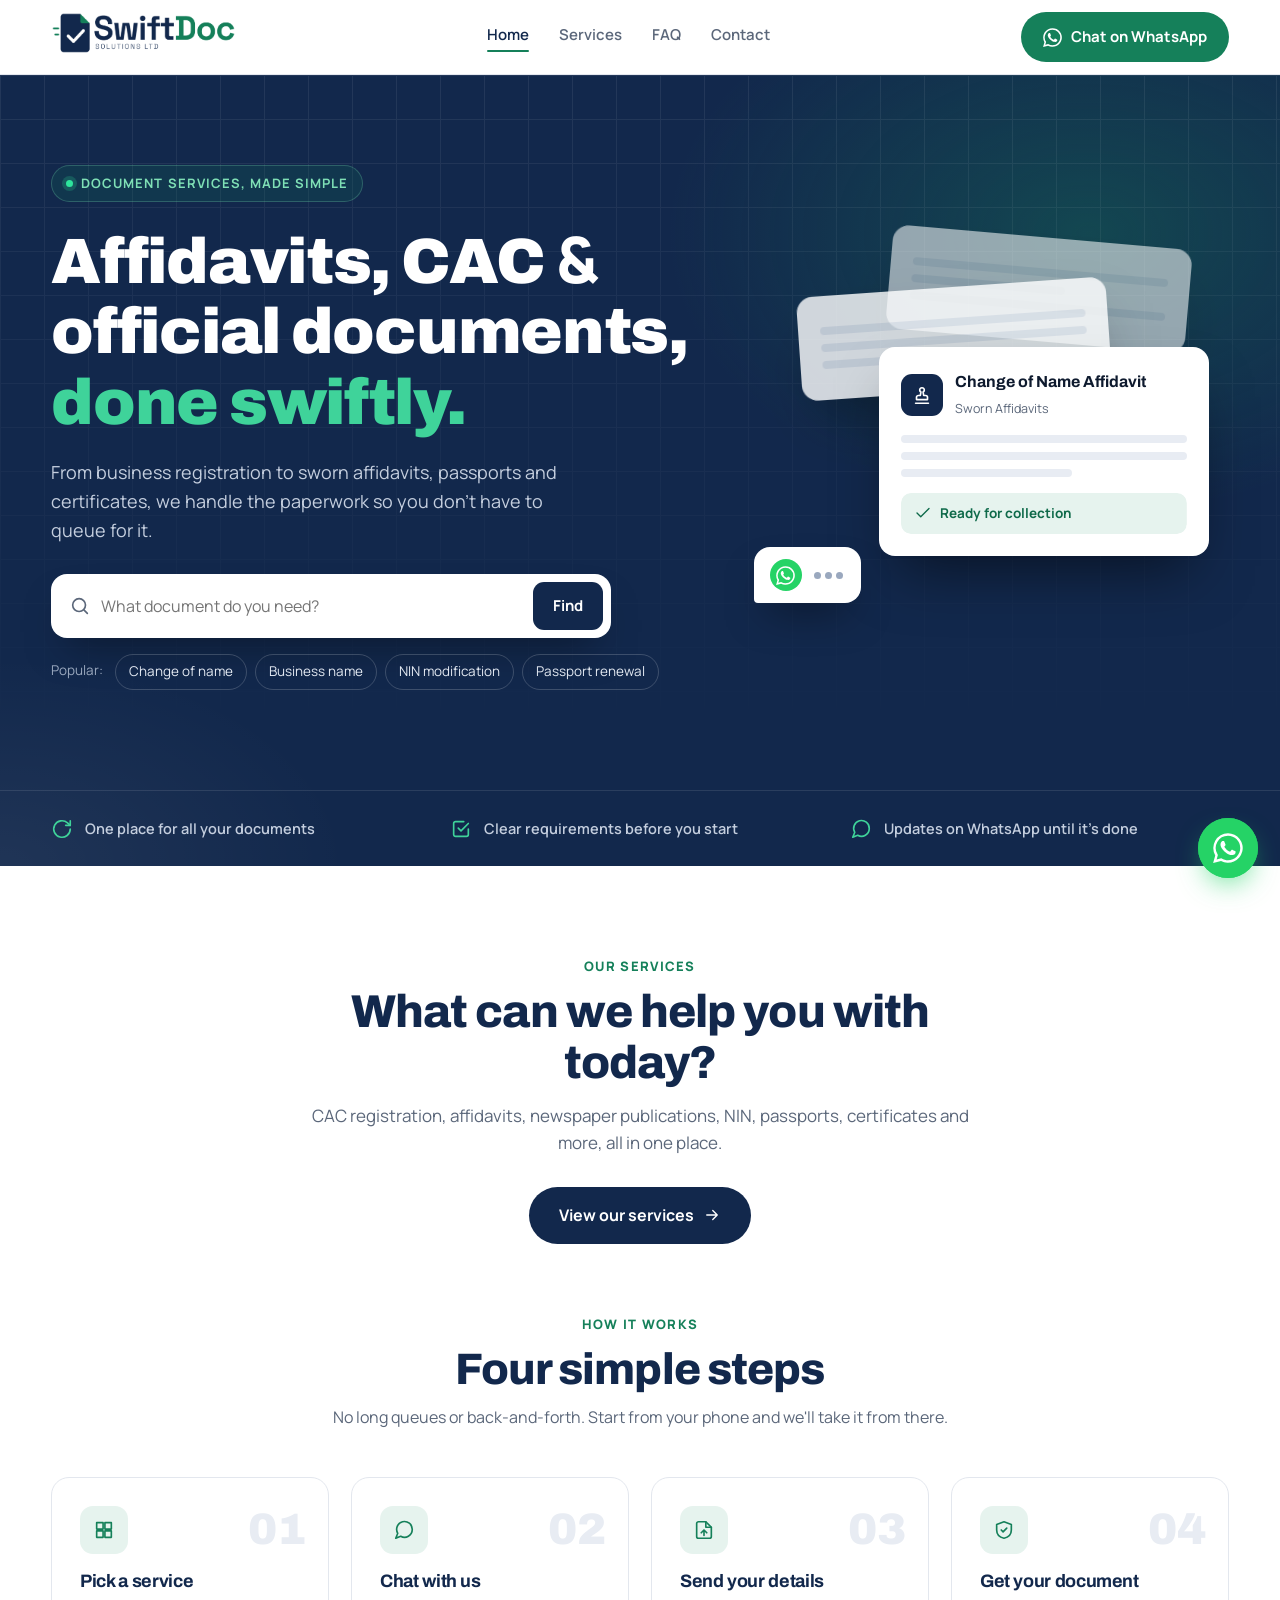
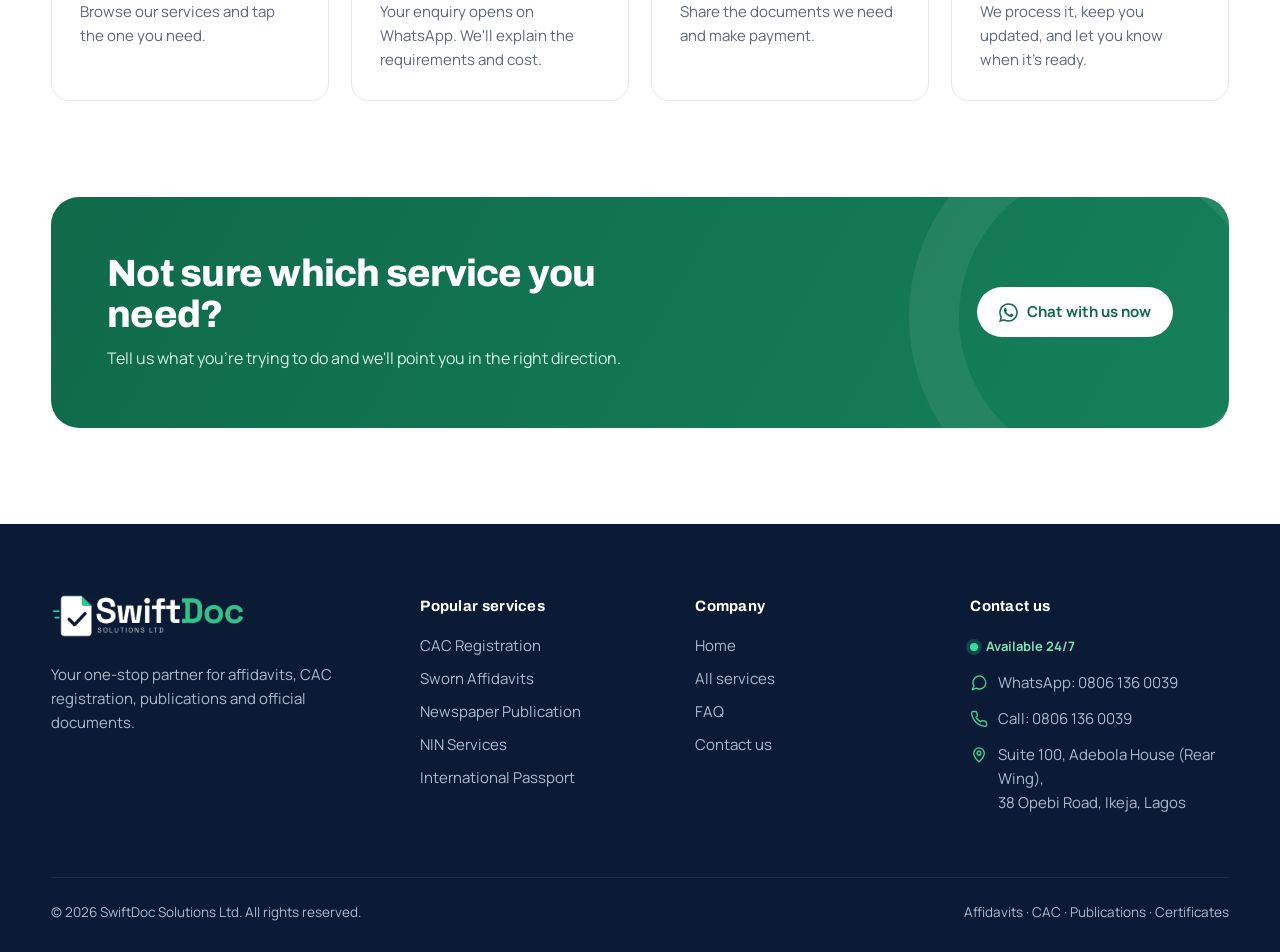
==== index.html @ d4dc581c "Add SwiftDoc website: home, services, FAQ, contact" ====
<!DOCTYPE html>
<html lang="en">
<head>
<meta charset="UTF-8">
<meta name="viewport" content="width=device-width, initial-scale=1">
<title>SwiftDoc Solutions Ltd | Affidavits, CAC & Document Services in Lagos</title>
<meta name="description" content="SwiftDoc Solutions Ltd, Ikeja, Lagos: affidavits, CAC registration, annual returns, newspaper publications, NIN, passports, certificates and more. Start on WhatsApp.">
<link rel="icon" type="image/png" href="favicon.png">
<link rel="apple-touch-icon" href="apple-touch-icon.png">
<link rel="preconnect" href="https://fonts.googleapis.com">
<link rel="preconnect" href="https://fonts.gstatic.com" crossorigin>
<link href="https://fonts.googleapis.com/css2?family=Archivo:wght@600;700;800;900&family=Manrope:wght@400;500;600;700&display=swap" rel="stylesheet">
<link rel="stylesheet" href="styles.css">
</head>
<body data-page="home">

<header>
  <div class="wrap nav">
    <a href="index.html" aria-label="SwiftDoc Solutions home"><img src="logo.png" alt="SwiftDoc Solutions Ltd"></a>
    <ul>
      <li><a href="index.html" class="active">Home</a></li>
      <li><a href="services.html">Services</a></li>
      <li><a href="faq.html">FAQ</a></li>
      <li><a href="contact.html">Contact</a></li>
    </ul>
    <a class="btn btn-wa js-wa" href="#" target="_blank" rel="noopener">
      <svg class="wa-ico" viewBox="0 0 24 24"><use href="#wa"/></svg><span>Chat on WhatsApp</span>
    </a>
  </div>
</header>

<main>
<div class="hero">
  <div class="wrap hero-grid">
    <div>
      <div class="eyebrow"><i></i> Document services, made simple</div>
      <h1>Affidavits, CAC <span class="amp">&amp;</span> official documents, <em>done swiftly.</em></h1>
      <p class="lead">From business registration to sworn affidavits, passports and certificates, we handle the paperwork so you don't have to queue for it.</p>
      <form class="search" id="heroSearch">
        <svg class="i" viewBox="0 0 24 24"><circle cx="11" cy="11" r="7"/><path d="m20 20-3.5-3.5"/></svg>
        <input id="heroQ" type="search" placeholder="What document do you need?" aria-label="Search services">
        <button type="submit">Find</button>
      </form>
      <div class="chips">
        <span>Popular:</span>
        <button data-q="Change of Name">Change of name</button>
        <button data-q="Business Name">Business name</button>
        <button data-q="NIN Modification">NIN modification</button>
        <button data-q="Passport Renewal">Passport renewal</button>
      </div>
    </div>
    <div class="stack" aria-hidden="true">
      <div class="doc a"><div class="line"></div><div class="line s"></div><div class="line"></div></div>
      <div class="doc b"><div class="line"></div><div class="line"></div><div class="line s"></div></div>
      <div class="doc c">
        <div class="doc-head">
          <div class="doc-ico"><svg class="i" viewBox="0 0 24 24"><use href="#i-stamp"/></svg></div>
          <div><b>Change of Name Affidavit</b><small>Sworn Affidavits</small></div>
        </div>
        <div class="line"></div><div class="line"></div><div class="line s"></div>
        <div class="status"><svg class="i" viewBox="0 0 24 24" style="width:18px;height:18px"><path d="M20 6 9 17l-5-5"/></svg> Ready for collection</div>
      </div>
      <div class="bubble" id="bubble"><div class="wa-dot"><svg class="wa-ico" viewBox="0 0 24 24"><use href="#wa"/></svg></div><span class="typing"><i></i><i></i><i></i></span><span class="msg">Hello SwiftDoc, I'd like to make enquiries…</span></div>
    </div>
  </div>
  <div class="trust">
    <div class="wrap">
      <div><svg class="i" viewBox="0 0 24 24"><path d="M21 12a9 9 0 1 1-3-6.7L21 8"/><path d="M21 3v5h-5"/></svg> One place for all your documents</div>
      <div><svg class="i" viewBox="0 0 24 24"><path d="M9 11l3 3 8-8"/><path d="M20 12v6a2 2 0 0 1-2 2H6a2 2 0 0 1-2-2V6a2 2 0 0 1 2-2h9"/></svg> Clear requirements before you start</div>
      <div><svg class="i" viewBox="0 0 24 24"><path d="M21 11.5a8.4 8.4 0 0 1-12.6 7.3L3 21l2.2-5.4A8.5 8.5 0 1 1 21 11.5z"/></svg> Updates on WhatsApp until it's done</div>
    </div>
  </div>
</div>

<section id="services" class="help">
  <div class="wrap">
    <div class="help-box">
      <div class="kicker">Our services</div>
      <h2>What can we help you with today?</h2>
      <p>CAC registration, affidavits, newspaper publications, NIN, passports, certificates and more, all in one place.</p>
      <a class="btn btn-navy btn-lg" href="services.html">View our services <svg class="i" viewBox="0 0 24 24" style="width:18px;height:18px"><path d="M5 12h14M13 6l6 6-6 6"/></svg></a>
    </div>
  </div>
</section>

<section id="how" style="padding-top:10px">
  <div class="wrap">
    <div class="center">
      <div class="kicker">How it works</div>
      <h2>Four simple steps</h2>
      <p>No long queues or back-and-forth. Start from your phone and we'll take it from there.</p>
    </div>
    <div class="steps">
      <div class="step"><div class="ic"><svg class="i" viewBox="0 0 24 24"><path d="M4 4h7v7H4zM13 4h7v7h-7zM4 13h7v7H4zM13 13h7v7h-7z"/></svg></div><h3>Pick a service</h3><p>Browse our services and tap the one you need.</p></div>
      <div class="step"><div class="ic"><svg class="i" viewBox="0 0 24 24"><path d="M21 11.5a8.4 8.4 0 0 1-12.6 7.3L3 21l2.2-5.4A8.5 8.5 0 1 1 21 11.5z"/></svg></div><h3>Chat with us</h3><p>Your enquiry opens on WhatsApp. We'll explain the requirements and cost.</p></div>
      <div class="step"><div class="ic"><svg class="i" viewBox="0 0 24 24"><path d="M14 3H6a2 2 0 0 0-2 2v14a2 2 0 0 0 2 2h12a2 2 0 0 0 2-2V9z"/><path d="M14 3v6h6M12 18v-6M9 15l3-3 3 3"/></svg></div><h3>Send your details</h3><p>Share the documents we need and make payment.</p></div>
      <div class="step"><div class="ic"><svg class="i" viewBox="0 0 24 24"><path d="M12 3l8 3v6c0 5-3.5 8-8 9-4.5-1-8-4-8-9V6z"/><path d="m9 12 2 2 4-4"/></svg></div><h3>Get your document</h3><p>We process it, keep you updated, and let you know when it's ready.</p></div>
    </div>
  </div>
</section>


<section style="padding-top:0;background:#fff">
  <div class="wrap">
    <div class="cta">
      <div>
        <h2>Not sure which service you need?</h2>
        <p>Tell us what you're trying to do and we'll point you in the right direction.</p>
      </div>
      <a class="btn js-wa" href="#" target="_blank" rel="noopener"><svg class="wa-ico" viewBox="0 0 24 24"><use href="#wa"/></svg> Chat with us now</a>
    </div>
  </div>
</section>

</main>

<footer id="contact">
  <div class="wrap">
    <div class="foot">
      <div>
        <img src="logo-white.png" alt="SwiftDoc Solutions Ltd">
        <p>Your one-stop partner for affidavits, CAC registration, publications and official documents.</p>
      </div>
      <div>
        <h4>Popular services</h4>
        <ul>
          <li><a href="services.html#cac-registration">CAC Registration</a></li>
          <li><a href="services.html#sworn-affidavits">Sworn Affidavits</a></li>
          <li><a href="services.html#newspaper-publication">Newspaper Publication</a></li>
          <li><a href="services.html#nin-services">NIN Services</a></li>
          <li><a href="services.html#international-passport">International Passport</a></li>
        </ul>
      </div>
      <div>
        <h4>Company</h4>
        <ul>
          <li><a href="index.html">Home</a></li>
          <li><a href="services.html">All services</a></li>
          <li><a href="faq.html">FAQ</a></li>
          <li><a href="contact.html">Contact us</a></li>
        </ul>
      </div>
      <div>
        <h4>Contact us</h4>
        <div class="avail"><i></i> Available 24/7</div>
        <div class="ct"><svg class="i" viewBox="0 0 24 24"><path d="M21 11.5a8.4 8.4 0 0 1-12.6 7.3L3 21l2.2-5.4A8.5 8.5 0 1 1 21 11.5z"/></svg><a class="js-wa" href="#" target="_blank" rel="noopener">WhatsApp: 0806 136 0039</a></div>
        <div class="ct"><svg class="i" viewBox="0 0 24 24"><path d="M22 16.9v3a2 2 0 0 1-2.2 2 19.8 19.8 0 0 1-8.6-3.1 19.5 19.5 0 0 1-6-6A19.8 19.8 0 0 1 2.1 4.2 2 2 0 0 1 4.1 2h3a2 2 0 0 1 2 1.7c.1.9.4 1.8.7 2.7a2 2 0 0 1-.5 2.1L8 9.8a16 16 0 0 0 6 6l1.3-1.3a2 2 0 0 1 2.1-.4c.9.3 1.8.6 2.7.7a2 2 0 0 1 1.7 2z"/></svg><a href="tel:+2348061360039">Call: 0806 136 0039</a></div>
        <div class="ct"><svg class="i" viewBox="0 0 24 24"><path d="M12 21s-7-6.2-7-11.5a7 7 0 0 1 14 0C19 14.8 12 21 12 21z"/><circle cx="12" cy="9.5" r="2.5"/></svg><a href="https://www.google.com/maps/search/?api=1&query=Adebola+House+38+Opebi+Road+Ikeja+Lagos" target="_blank" rel="noopener">Suite 100, Adebola House (Rear Wing),<br>38 Opebi Road, Ikeja, Lagos</a></div>
      </div>
    </div>
    <div class="copy"><span>© <span id="yr"></span> SwiftDoc Solutions Ltd. All rights reserved.</span><span>Affidavits · CAC · Publications · Certificates</span></div>
  </div>
</footer>

<script src="app.js"></script>
</body>
</html>
---- styles.css ----
:root{
  --navy:#12284C; --navy-2:#0B1B36; --navy-soft:#E8ECF3;
  --green:#15805A; --green-2:#0F6A4A; --green-soft:#E6F3EE;
  --wa:#25D366; --ink:#0E1A2E; --muted:#5B677A; --line:#E3E7EE; --bg:#F7F8FB;
  --radius:18px; --shadow:0 10px 30px -12px rgba(18,40,76,.25);
}
*{box-sizing:border-box;margin:0;padding:0}
html{scroll-behavior:smooth}
body{font-family:Manrope,system-ui,sans-serif;color:var(--ink);background:#fff;line-height:1.6;-webkit-font-smoothing:antialiased}
h1,h2,h3,.display{font-family:Archivo,sans-serif;letter-spacing:-.02em;line-height:1.1}
a{color:inherit;text-decoration:none}
button{font:inherit;cursor:pointer;border:0;background:none;color:inherit}
.wrap{width:min(1180px,92%);margin:0 auto}
svg.i{width:22px;height:22px;fill:none;stroke:currentColor;stroke-width:1.8;stroke-linecap:round;stroke-linejoin:round;flex-shrink:0}

/* Header */
header{position:sticky;top:0;z-index:40;background:rgba(255,255,255,.92);backdrop-filter:blur(10px);border-bottom:1px solid var(--line)}
.nav{display:flex;align-items:center;justify-content:space-between;height:74px}
.nav img{height:42px;width:auto}
.nav ul{display:flex;gap:30px;list-style:none;font-weight:600;font-size:15px;color:var(--muted)}
.nav ul a:hover{color:var(--navy)}
.btn{display:inline-flex;align-items:center;gap:9px;padding:13px 22px;border-radius:999px;font-weight:700;font-size:15px;transition:.2s}
.btn-wa{background:var(--green);color:#fff}
.btn-wa:hover{background:var(--green-2);transform:translateY(-1px)}
.btn-ghost{border:1.5px solid rgba(255,255,255,.35);color:#fff}
.btn-ghost:hover{background:rgba(255,255,255,.08)}
.wa-ico{width:19px;height:19px;fill:currentColor}

/* Hero */
.hero{background:var(--navy);color:#fff;position:relative;overflow:hidden}
.hero::before{content:"";position:absolute;inset:0;background:
  radial-gradient(600px 400px at 85% 20%,rgba(21,128,90,.35),transparent 70%),
  radial-gradient(500px 300px at 0% 100%,rgba(255,255,255,.06),transparent 70%)}
.hero::after{content:"";position:absolute;inset:0;opacity:.07;background-image:linear-gradient(#fff 1px,transparent 1px),linear-gradient(90deg,#fff 1px,transparent 1px);background-size:44px 44px;mask-image:linear-gradient(180deg,#000,transparent 85%)}
.hero-grid>div{min-width:0}
.hero-grid{position:relative;z-index:1;display:grid;grid-template-columns:1.15fr .85fr;gap:60px;align-items:center;padding:90px 0 100px}
.eyebrow{display:inline-flex;align-items:center;gap:8px;font-size:13px;font-weight:700;letter-spacing:.08em;text-transform:uppercase;color:#7FE0B6;background:rgba(21,128,90,.18);border:1px solid rgba(127,224,182,.25);padding:7px 14px;border-radius:999px;margin-bottom:22px}
.eyebrow i{width:7px;height:7px;border-radius:50%;background:#2EE59D;box-shadow:0 0 0 4px rgba(46,229,157,.2)}
.hero h1{font-size:clamp(38px,5.4vw,64px);font-weight:900;margin-bottom:20px}
.hero h1 em{font-style:normal;color:#3FD39A}
.hero p.lead{font-size:18px;color:#C4CEDE;max-width:540px;margin-bottom:30px}
.search{display:flex;align-items:center;gap:10px;background:#fff;border-radius:16px;padding:8px 8px 8px 18px;max-width:560px;box-shadow:0 20px 40px -18px rgba(0,0,0,.5)}
.search svg{color:var(--muted)}
.search input{flex:1;border:0;outline:0;font:inherit;font-size:16px;color:var(--ink);padding:10px 0;min-width:0}
.search button{background:var(--navy);color:#fff;padding:12px 20px;border-radius:11px;font-weight:700;font-size:15px}
.chips{display:flex;flex-wrap:wrap;gap:8px;margin-top:16px;font-size:13.5px}
.chips span{color:#9AA8BE;padding:6px 0;margin-right:4px}
.chips button{color:#E3E9F2;border:1px solid rgba(255,255,255,.18);padding:6px 13px;border-radius:999px;transition:.2s}
.chips button:hover{background:rgba(255,255,255,.1)}

.stack{position:relative;height:400px}
.doc{position:absolute;background:#fff;color:var(--ink);border-radius:16px;box-shadow:0 30px 60px -20px rgba(0,0,0,.55);padding:22px}
.doc.a{width:300px;top:10px;right:40px;transform:rotate(5deg);opacity:.55}
.doc.b{width:310px;top:60px;right:120px;transform:rotate(-4deg);opacity:.8}
.doc.c{width:330px;top:120px;right:20px}
.doc .line{height:8px;border-radius:4px;background:var(--navy-soft);margin:9px 0}
.doc .line.s{width:60%}
.doc-head{display:flex;align-items:center;gap:12px;margin-bottom:14px}
.doc-ico{width:42px;height:42px;border-radius:11px;background:var(--navy);color:#fff;display:grid;place-items:center}
.doc-head b{font-family:Archivo,sans-serif;font-size:16px;display:block}
.doc-head small{color:var(--muted);font-size:12.5px}
.status{display:flex;align-items:center;gap:8px;margin-top:16px;background:var(--green-soft);color:var(--green-2);font-weight:700;font-size:13.5px;padding:10px 13px;border-radius:10px}
.bubble{position:absolute;left:0;bottom:24px;background:#fff;color:var(--ink);border-radius:16px 16px 16px 4px;padding:12px 16px;font-size:13.5px;font-weight:600;box-shadow:0 20px 40px -15px rgba(0,0,0,.5);display:flex;gap:10px;align-items:center;max-width:250px}
.bubble .wa-dot{width:32px;height:32px;border-radius:50%;background:var(--wa);display:grid;place-items:center;color:#fff;flex-shrink:0}

.trust{position:relative;z-index:1;border-top:1px solid rgba(255,255,255,.1)}
.trust .wrap{display:grid;grid-template-columns:repeat(3,1fr);gap:20px;padding:26px 0}
.trust div{display:flex;align-items:center;gap:12px;color:#C4CEDE;font-size:14.5px;font-weight:600}
.trust svg{color:#3FD39A}

/* Sections */
section{padding:96px 0}
.sec-head{display:flex;justify-content:space-between;align-items:end;gap:30px;margin-bottom:40px;flex-wrap:wrap}
.kicker{color:var(--green);font-weight:800;font-size:13px;letter-spacing:.1em;text-transform:uppercase;margin-bottom:10px}
.sec-head h2,.center h2{font-size:clamp(30px,3.6vw,44px);font-weight:800;color:var(--navy)}
.sec-head p{color:var(--muted);max-width:420px}
#services{background:var(--bg)}
.filter{display:flex;align-items:center;gap:10px;background:#fff;border:1.5px solid var(--line);border-radius:14px;padding:4px 16px;width:min(360px,100%)}
.filter:focus-within{border-color:var(--navy)}
.filter input{border:0;outline:0;font:inherit;padding:11px 0;flex:1;min-width:0;background:transparent}
.filter svg{color:var(--muted)}

.grid{display:grid;grid-template-columns:repeat(4,1fr);gap:18px}
.card{background:#fff;border:1px solid var(--line);border-radius:var(--radius);padding:24px;text-align:left;display:flex;flex-direction:column;gap:14px;transition:.25s;position:relative;min-height:190px}
.card:hover{transform:translateY(-4px);box-shadow:var(--shadow);border-color:transparent}
.card .ic{width:50px;height:50px;border-radius:14px;background:var(--navy-soft);color:var(--navy);display:grid;place-items:center;transition:.25s}
.card:hover .ic{background:var(--navy);color:#fff}
.card h3{font-size:18px;font-weight:700;color:var(--navy)}
.card .meta{margin-top:auto;display:flex;justify-content:space-between;align-items:center;font-size:13.5px;font-weight:700;color:var(--green)}
.card .meta .arr{width:32px;height:32px;border-radius:50%;background:var(--green-soft);display:grid;place-items:center;transition:.25s}
.card:hover .arr{background:var(--green);color:#fff}
.card .match{font-size:13px;color:var(--muted);line-height:1.45}
.card .match mark{background:#FFF1B8;color:var(--ink);border-radius:3px;padding:0 2px}
.empty{display:none;text-align:center;background:#fff;border:1.5px dashed var(--line);border-radius:var(--radius);padding:44px 20px}
.empty h3{color:var(--navy);margin-bottom:6px}
.empty p{color:var(--muted);margin-bottom:18px}

/* Steps */
.steps{display:grid;grid-template-columns:repeat(4,1fr);gap:22px;counter-reset:s}
.step{padding:28px;border-radius:var(--radius);border:1px solid var(--line);position:relative}
.step::before{counter-increment:s;content:"0" counter(s);font-family:Archivo,sans-serif;font-weight:900;font-size:44px;color:var(--navy-soft);position:absolute;top:16px;right:22px}
.step .ic{width:48px;height:48px;border-radius:13px;background:var(--green-soft);color:var(--green);display:grid;place-items:center;margin-bottom:18px}
.step h3{font-size:18px;color:var(--navy);margin-bottom:8px}
.step p{color:var(--muted);font-size:15px}
.center{text-align:center;max-width:640px;margin:0 auto 46px}
.center p{color:var(--muted);margin-top:12px}

/* FAQ */
#faq{background:var(--bg)}
.faq-grid{display:grid;grid-template-columns:.8fr 1.2fr;gap:60px}
.faq-grid > div:first-child p{color:var(--muted);margin:14px 0 24px}
details{background:#fff;border:1px solid var(--line);border-radius:14px;margin-bottom:12px;overflow:hidden}
summary{list-style:none;cursor:pointer;padding:20px 22px;font-weight:700;color:var(--navy);display:flex;justify-content:space-between;gap:16px;align-items:center}
summary::-webkit-details-marker{display:none}
summary::after{content:"+";font-size:24px;font-weight:500;color:var(--green);transition:.2s;line-height:1}
details[open] summary::after{transform:rotate(45deg)}
details p{padding:0 22px 20px;color:var(--muted)}

/* CTA */
.cta{background:linear-gradient(120deg,var(--green-2),var(--green));color:#fff;border-radius:28px;padding:56px;display:flex;justify-content:space-between;align-items:center;gap:30px;flex-wrap:wrap;position:relative;overflow:hidden}
.cta::after{content:"";position:absolute;right:-80px;top:-80px;width:300px;height:300px;border-radius:50%;border:50px solid rgba(255,255,255,.07)}
.cta h2{font-size:clamp(26px,3vw,38px);font-weight:800;max-width:560px}
.cta p{color:#D5F0E5;margin-top:10px}
.cta .btn{background:#fff;color:var(--green-2);position:relative;z-index:1}
.cta .btn:hover{transform:translateY(-2px)}

/* Footer */
footer{background:var(--navy-2);color:#AEB9CB;padding:70px 0 28px;font-size:15px}
.foot{display:grid;grid-template-columns:1.4fr 1fr 1fr 1.1fr;gap:40px;margin-bottom:50px}
.foot img{height:44px;margin-bottom:18px}
.foot h4{color:#fff;font-family:Archivo,sans-serif;font-size:15px;margin-bottom:16px;letter-spacing:.02em}
.foot ul{list-style:none;display:grid;gap:9px}
.foot a:hover{color:#fff}
.foot .ct{display:flex;gap:10px;align-items:flex-start;margin-bottom:12px}
.foot .ct svg{width:18px;height:18px;color:#3FD39A;margin-top:3px}
.copy{border-top:1px solid rgba(255,255,255,.08);padding-top:24px;display:flex;justify-content:space-between;flex-wrap:wrap;gap:10px;font-size:13.5px}

/* Floating WhatsApp */
.fab{position:fixed;right:22px;bottom:22px;z-index:50;display:flex;align-items:center;gap:10px}
.fab .tip{background:#fff;color:var(--ink);font-weight:700;font-size:14px;padding:10px 15px;border-radius:12px;box-shadow:var(--shadow);opacity:0;transform:translateX(8px);transition:.3s;pointer-events:none}
.fab:hover .tip,.fab.hint .tip{opacity:1;transform:none}
.fab .ball{width:60px;height:60px;border-radius:50%;background:var(--wa);color:#fff;display:grid;place-items:center;box-shadow:0 12px 28px -8px rgba(37,211,102,.7);position:relative}
.fab .ball::before{content:"";position:absolute;inset:0;border-radius:50%;background:var(--wa);animation:pulse 2.2s infinite;z-index:-1}
.fab .ball svg{width:30px;height:30px;fill:#fff}
@keyframes pulse{0%{transform:scale(1);opacity:.6}100%{transform:scale(1.7);opacity:0}}

/* Sheet / Dialog */
.overlay{position:fixed;inset:0;background:rgba(11,27,54,.55);backdrop-filter:blur(3px);z-index:60;opacity:0;pointer-events:none;transition:.3s}
.overlay.on{opacity:1;pointer-events:auto}
.sheet{position:fixed;z-index:70;background:#fff;display:flex;flex-direction:column;transition:.35s cubic-bezier(.2,.8,.2,1);
  left:50%;top:50%;width:min(620px,94vw);max-height:86vh;border-radius:24px;transform:translate(-50%,-46%) scale(.97);opacity:0;pointer-events:none;box-shadow:0 40px 80px -20px rgba(0,0,0,.45)}
.sheet.on{transform:translate(-50%,-50%) scale(1);opacity:1;pointer-events:auto}
.sh-head{display:flex;gap:16px;align-items:flex-start;padding:26px 26px 20px;border-bottom:1px solid var(--line)}
.sh-head .ic{width:52px;height:52px;border-radius:14px;background:var(--navy);color:#fff;display:grid;place-items:center;flex-shrink:0}
.sh-head h3{font-size:22px;color:var(--navy);font-weight:800}
.sh-head p{color:var(--muted);font-size:14.5px;margin-top:4px}
.close{margin-left:auto;width:38px;height:38px;border-radius:50%;background:var(--bg);display:grid;place-items:center;flex-shrink:0}
.close:hover{background:var(--navy-soft)}
.grab{display:none}
.sh-body{overflow-y:auto;padding:14px 26px 8px}
.svc{display:flex;gap:16px;align-items:center;justify-content:space-between;padding:16px 0;border-bottom:1px solid var(--line)}
.svc:last-child{border-bottom:0}
.svc h4{font-family:Archivo,sans-serif;font-size:16.5px;color:var(--ink);font-weight:700}
.svc p{font-size:13.5px;color:var(--muted);margin-top:2px;line-height:1.45}
.svc.hit h4{color:var(--green-2)}
.svc .enq{display:inline-flex;align-items:center;gap:8px;background:var(--green-soft);color:var(--green-2);font-weight:700;font-size:13.5px;padding:10px 15px;border-radius:999px;white-space:nowrap;transition:.2s;flex-shrink:0}
.svc .enq:hover{background:var(--green);color:#fff}
.svc .enq svg{width:16px;height:16px;fill:currentColor}
.sh-foot{padding:16px 26px 22px;border-top:1px solid var(--line);display:flex;align-items:center;justify-content:space-between;gap:14px;flex-wrap:wrap;background:var(--bg);border-radius:0 0 24px 24px}
.sh-foot span{font-size:14px;color:var(--muted)}
.sh-foot a{font-weight:700;color:var(--navy);font-size:14px;display:inline-flex;gap:6px;align-items:center}
.sh-foot a:hover{color:var(--green)}

/* Responsive */
@media (max-width:1020px){
  .grid{grid-template-columns:repeat(3,1fr)}
  .hero-grid{grid-template-columns:1fr;padding:70px 0 60px}
  .stack{display:none}
  .steps{grid-template-columns:repeat(2,1fr)}
  .foot{grid-template-columns:1fr 1fr}
}
@media (max-width:760px){
  .nav ul,.nav .btn span{display:none}
  .nav .btn{padding:11px 13px}
  .nav img{height:36px}
  .grid{grid-template-columns:repeat(2,1fr);gap:12px}
  .card{padding:18px;min-height:170px;gap:10px}
  .card h3{font-size:15.5px}
  .card .ic{width:44px;height:44px}
  .trust .wrap{grid-template-columns:1fr;gap:12px}
  .faq-grid{grid-template-columns:1fr;gap:20px}
  section{padding:70px 0}
  .cta{padding:38px 26px}
  .search button{padding:12px 14px}
  .foot{grid-template-columns:1fr}
  /* bottom sheet */
  .sheet{left:0;right:0;top:auto;bottom:0;width:100%;max-height:88vh;border-radius:24px 24px 0 0;transform:translateY(100%);opacity:1}
  .sheet.on{transform:translateY(0)}
  .grab{display:block;width:44px;height:5px;border-radius:5px;background:#D4DAE4;margin:10px auto 0}
  .sh-head{padding:14px 20px 16px}
  .sh-body{padding:6px 20px}
  .sh-foot{border-radius:0;padding:14px 20px calc(18px + env(safe-area-inset-bottom))}
  .svc{flex-direction:column;align-items:stretch;gap:10px}
  .svc .enq{justify-content:center;padding:12px}
  .fab .tip{display:none}
}
@media (max-width:380px){.grid{grid-template-columns:1fr}}
@media (prefers-reduced-motion:reduce){*{transition:none!important;animation:none!important}}

/* Multi-page additions */
.nav ul a.active{color:var(--navy)}
.nav ul a.active::after{content:"";display:block;height:2px;background:var(--green);border-radius:2px;margin-top:3px}
.page-hero{background:var(--navy);color:#fff;position:relative;overflow:hidden}
.page-hero::before{content:"";position:absolute;inset:0;background:radial-gradient(600px 300px at 90% 0%,rgba(21,128,90,.35),transparent 70%)}
.page-hero .wrap{position:relative;z-index:1;padding:70px 0 80px}
.crumb{font-size:14px;color:#9AA8BE;margin-bottom:14px}
.crumb a:hover{color:#fff}
.page-hero h1{font-size:clamp(34px,4.6vw,54px);font-weight:900;margin-bottom:14px}
.page-hero p{color:#C4CEDE;max-width:560px;margin-bottom:28px;font-size:17px}
.page-hero .search{max-width:620px}
a.card{color:inherit}
.more{display:flex;justify-content:center;margin-top:36px}
.btn-navy{background:var(--navy);color:#fff}
.btn-navy:hover{background:var(--navy-2);transform:translateY(-1px)}
.foot .ct a:hover{color:#fff}

/* v3 additions */
.amp{font-family:Manrope,sans-serif;font-weight:800}
.help{padding:90px 0}
.help-box{text-align:center;max-width:680px;margin:0 auto}
.help-box h2{font-size:clamp(30px,3.8vw,46px);font-weight:800;color:var(--navy);margin-bottom:14px}
.help-box p{color:var(--muted);font-size:17px;margin-bottom:30px}
.btn-lg{padding:16px 30px;font-size:16px}
.avail{display:inline-flex;align-items:center;gap:8px;font-size:13px;font-weight:700;color:#7FE0B6;margin-bottom:14px}
.avail i,.page-hero .eyebrow i{width:8px;height:8px;border-radius:50%;background:#2EE59D;box-shadow:0 0 0 4px rgba(46,229,157,.2);animation:blink 2s infinite}
.avail.dark{color:var(--green-2);background:var(--green-soft);padding:8px 14px;border-radius:999px;margin:6px 0 0}
@keyframes blink{50%{opacity:.4}}
.contact-cards{display:grid;grid-template-columns:repeat(3,1fr);gap:20px;margin-bottom:60px}
.ccard{background:#fff;border:1px solid var(--line);border-radius:var(--radius);padding:30px;display:flex;flex-direction:column;gap:8px;transition:.25s}
.ccard:hover{transform:translateY(-4px);box-shadow:var(--shadow);border-color:transparent}
.ccard .ic{width:54px;height:54px;border-radius:15px;background:var(--navy-soft);color:var(--navy);display:grid;place-items:center;margin-bottom:10px}
.ccard .ic.wa{background:var(--wa);color:#fff}
.ccard .ic.wa svg{width:26px;height:26px}
.ccard h3{font-size:20px;color:var(--navy)}
.ccard p{color:var(--muted);flex:1}
.ccard .go{font-weight:700;color:var(--green);font-size:14.5px;margin-top:8px}
.quick{display:grid;grid-template-columns:.9fr 1.1fr;gap:50px;background:#fff;border:1px solid var(--line);border-radius:28px;padding:48px;align-items:center}
.quick h2{font-size:clamp(26px,3vw,36px);font-weight:800;color:var(--navy);margin-bottom:12px}
.quick-text p{color:var(--muted);margin-bottom:16px}
.qform{display:grid;gap:16px}
.qform label{display:grid;gap:7px;font-weight:700;font-size:14px;color:var(--navy)}
.qform input,.qform select,.qform textarea{font:inherit;font-weight:500;font-size:15.5px;color:var(--ink);border:1.5px solid var(--line);border-radius:12px;padding:13px 15px;background:var(--bg);outline:0;resize:vertical;width:100%}
.qform input:focus,.qform select:focus,.qform textarea:focus{border-color:var(--navy);background:#fff}
.qform .btn{justify-content:center;padding:15px}
@media (max-width:1020px){.contact-cards{grid-template-columns:1fr}.quick{grid-template-columns:1fr;padding:32px;gap:28px}}
@media (max-width:760px){.quick{padding:24px 20px}.help{padding:70px 0}}
#services.help{background:#fff;padding-bottom:60px}

/* Hero document stack — entrance sequence (ends in the static layout) */
.stack .doc.a{animation:inA .8s cubic-bezier(.2,.8,.2,1) .2s both}
.stack .doc.b{animation:inB .8s cubic-bezier(.2,.8,.2,1) .55s both}
.stack .doc.c{animation:inC .8s cubic-bezier(.2,.8,.2,1) .9s both}
.stack .status{animation:fillIn .6s ease-out 1.6s both}
.stack .status svg{animation:tick .4s cubic-bezier(.3,1.6,.5,1) 2.05s both}
.stack .bubble{transform-origin:bottom left;animation:pop .5s cubic-bezier(.3,1.5,.5,1) 2.3s both}
@keyframes inA{from{opacity:0;transform:translateY(-50px) rotate(14deg)}to{opacity:.55;transform:rotate(5deg)}}
@keyframes inB{from{opacity:0;transform:translate(-30px,-50px) rotate(-14deg)}to{opacity:.8;transform:rotate(-4deg)}}
@keyframes inC{from{opacity:0;transform:translateY(60px)}to{opacity:1;transform:none}}
@keyframes fillIn{from{clip-path:inset(0 100% 0 0 round 10px)}to{clip-path:inset(0 0 0 0 round 10px)}}
@keyframes tick{from{transform:scale(0)}to{transform:scale(1)}}
@keyframes pop{from{opacity:0;transform:translateY(16px) scale(.6)}to{opacity:1;transform:none}}
.bubble .msg{display:none}
.bubble.typed .msg{display:inline;animation:fadeMsg .3s ease-out both}
.bubble.typed .typing{display:none}
@keyframes fadeMsg{from{opacity:0}to{opacity:1}}
.typing{display:inline-flex;gap:4px;padding:6px 2px}
.typing i{width:7px;height:7px;border-radius:50%;background:#9AA8BE;animation:dot 1s infinite}
.typing i:nth-child(2){animation-delay:.15s}
.typing i:nth-child(3){animation-delay:.3s}
@keyframes dot{0%,60%,100%{transform:translateY(0);opacity:.5}30%{transform:translateY(-4px);opacity:1}}
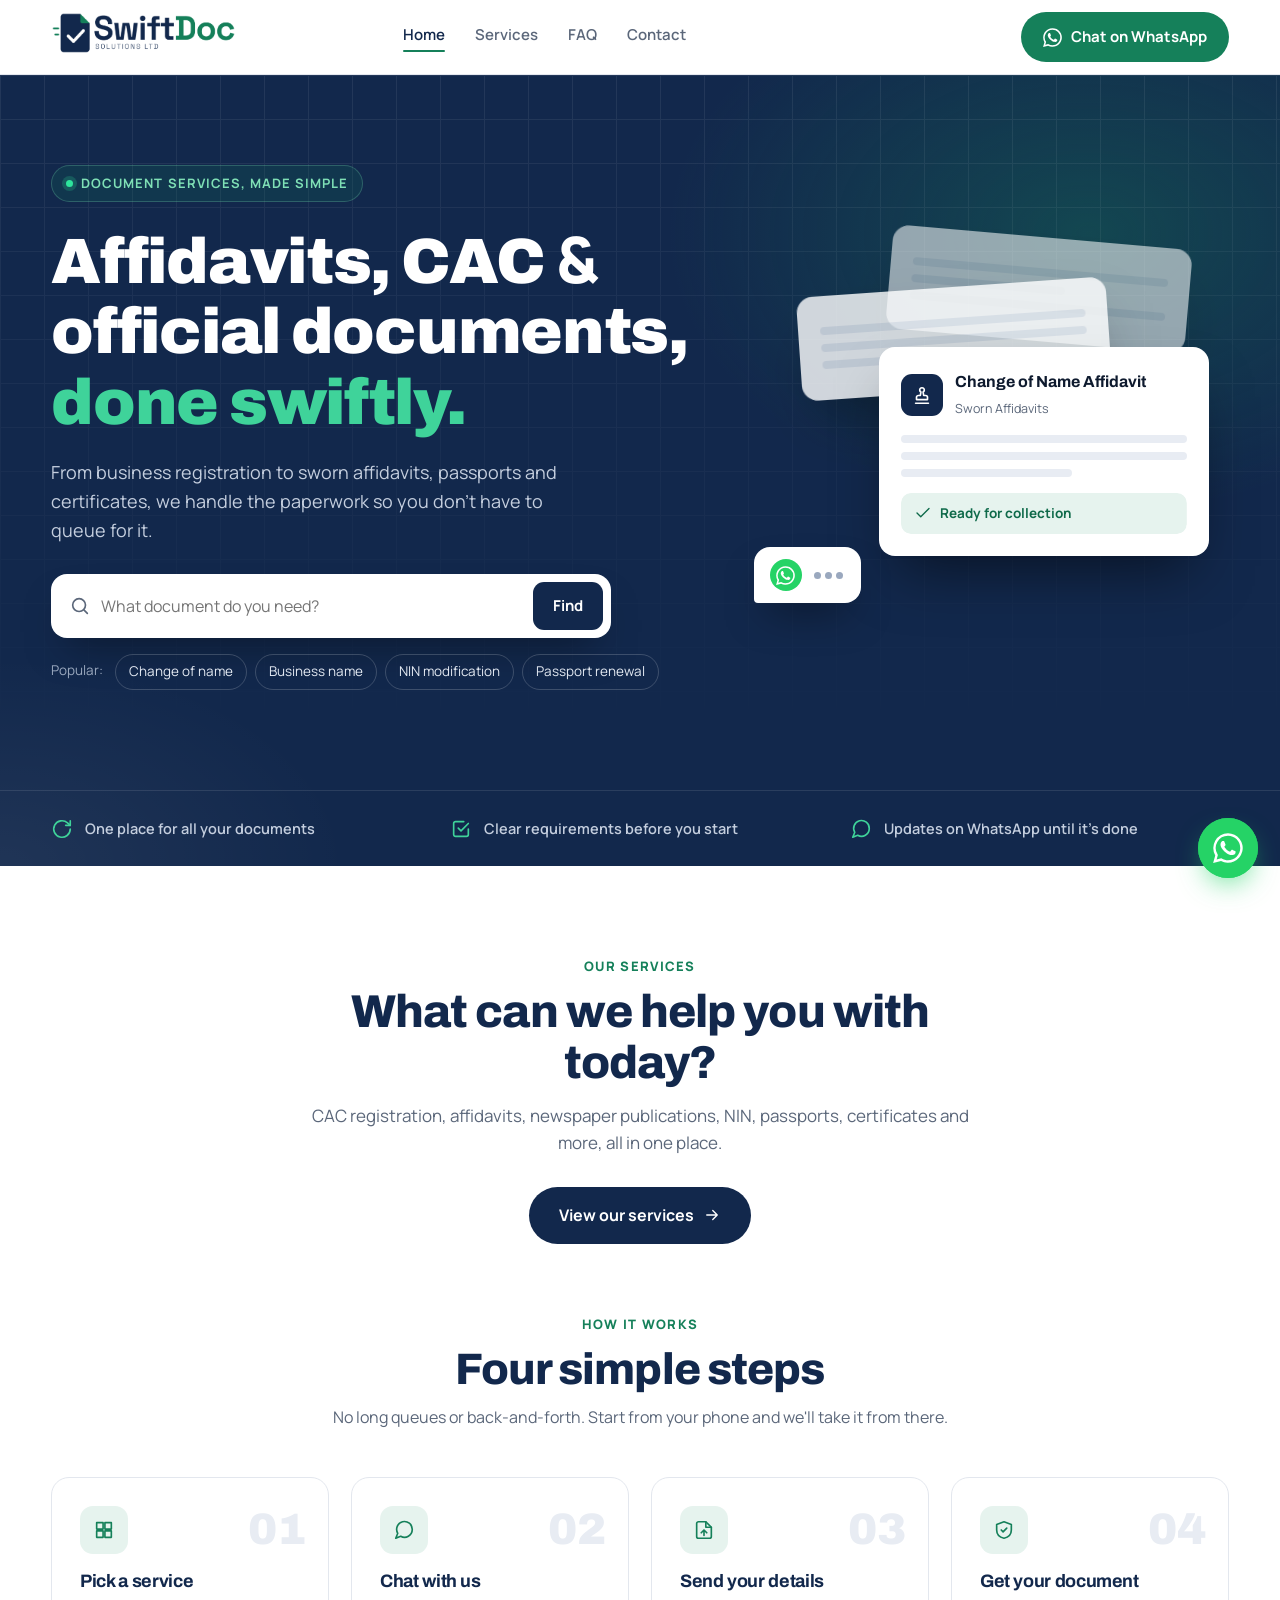
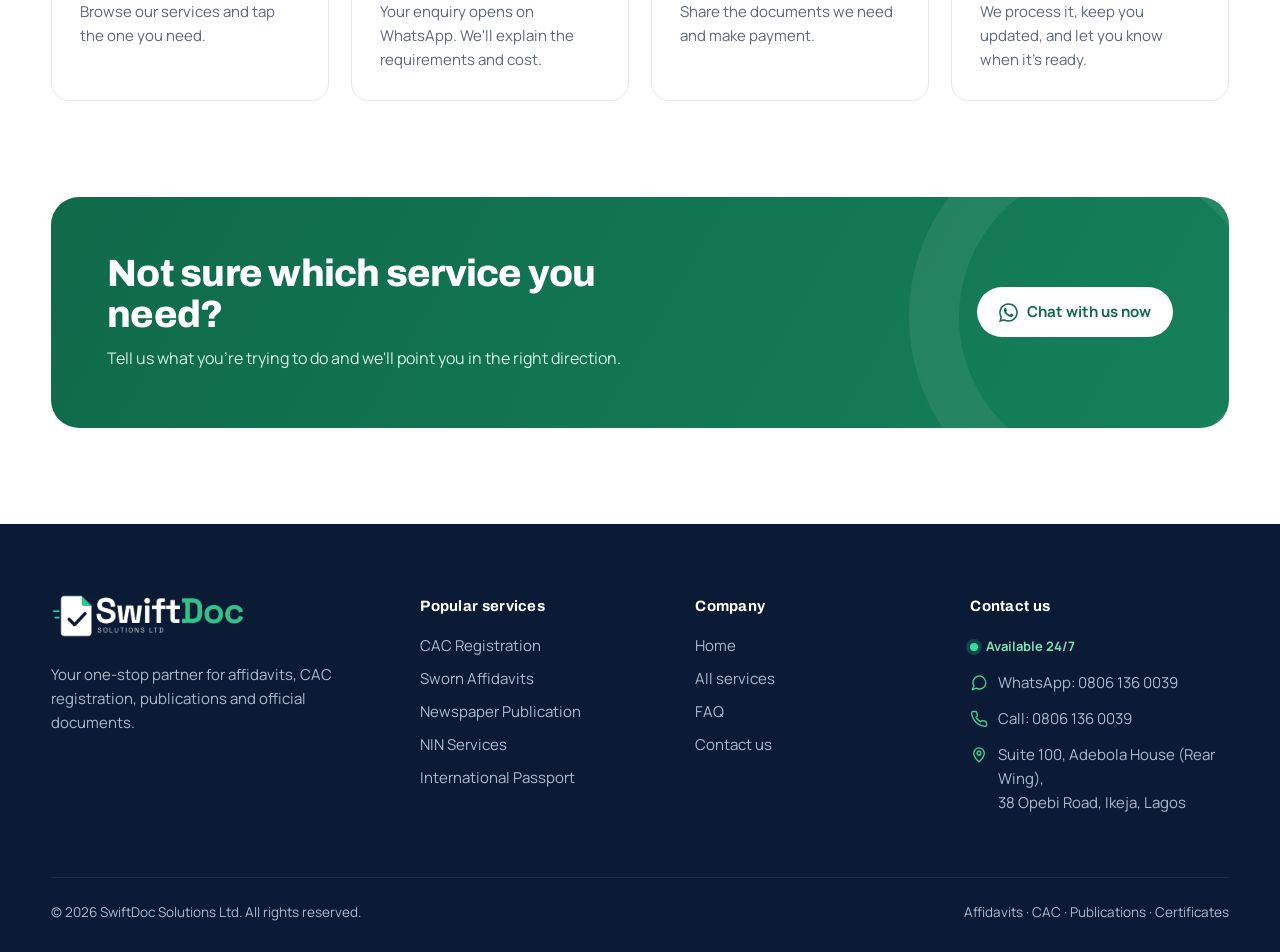
==== commit 29e2262c: "Mobile optimisation: menu, layouts, tap fixes" ====
--- a/index.html
+++ b/index.html
@@ -3,6 +3,7 @@
 <head>
 <meta charset="UTF-8">
 <meta name="viewport" content="width=device-width, initial-scale=1">
+<meta name="theme-color" content="#12284C">
 <title>SwiftDoc Solutions Ltd | Affidavits, CAC & Document Services in Lagos</title>
 <meta name="description" content="SwiftDoc Solutions Ltd, Ikeja, Lagos: affidavits, CAC registration, annual returns, newspaper publications, NIN, passports, certificates and more. Start on WhatsApp.">
 <link rel="icon" type="image/png" href="favicon.png">
@@ -26,7 +27,15 @@
     <a class="btn btn-wa js-wa" href="#" target="_blank" rel="noopener">
       <svg class="wa-ico" viewBox="0 0 24 24"><use href="#wa"/></svg><span>Chat on WhatsApp</span>
     </a>
+    <button class="menu-btn" id="menuBtn" aria-label="Open menu" aria-expanded="false" aria-controls="mnav"><span></span><span></span><span></span></button>
   </div>
+  <nav class="mnav" id="mnav">
+    <a href="index.html" class="active">Home</a>
+    <a href="services.html">Services</a>
+    <a href="faq.html">FAQ</a>
+    <a href="contact.html">Contact</a>
+    <a class="btn btn-wa js-wa" href="#" target="_blank" rel="noopener"><svg class="wa-ico" viewBox="0 0 24 24"><use href="#wa"/></svg> Chat on WhatsApp</a>
+  </nav>
 </header>
 
 <main>
--- a/styles.css
+++ b/styles.css
@@ -278,3 +278,76 @@
 .typing i:nth-child(2){animation-delay:.15s}
 .typing i:nth-child(3){animation-delay:.3s}
 @keyframes dot{0%,60%,100%{transform:translateY(0);opacity:.5}30%{transform:translateY(-4px);opacity:1}}
+
+/* ===== Mobile optimisation ===== */
+html{overflow-x:clip}
+.menu-btn{display:none;width:44px;height:44px;border-radius:12px;background:var(--bg);flex-direction:column;align-items:center;justify-content:center;gap:5px;margin-left:8px}
+.menu-btn span{display:block;width:20px;height:2px;border-radius:2px;background:var(--navy);transition:.25s}
+.menu-btn[aria-expanded="true"] span:nth-child(1){transform:translateY(7px) rotate(45deg)}
+.menu-btn[aria-expanded="true"] span:nth-child(2){opacity:0}
+.menu-btn[aria-expanded="true"] span:nth-child(3){transform:translateY(-7px) rotate(-45deg)}
+.mnav{display:none}
+.nav > .btn{margin-left:auto}
+.nav ul{margin:0 auto}
+/* closed sheet never peeks */
+.sheet{visibility:hidden;transition:transform .35s cubic-bezier(.2,.8,.2,1),opacity .35s,visibility 0s .35s}
+.sheet.on{visibility:visible;transition:transform .35s cubic-bezier(.2,.8,.2,1),opacity .35s,visibility 0s}
+/* hover lifts only on devices that hover (no "stuck" cards after a tap) */
+@media (hover:none){
+  .card:hover,.ccard:hover,.btn:hover,.cta .btn:hover{transform:none}
+  .card:hover{box-shadow:none;border-color:var(--line)}
+  .card:hover .ic{background:var(--navy-soft);color:var(--navy)}
+  .card:hover .arr{background:var(--green-soft);color:inherit}
+}
+.card:active,.ccard:active{transform:scale(.98)}
+.qform input,.qform select,.qform textarea{font-size:16px}
+
+@media (max-width:760px){
+  .nav{height:64px}
+  .nav > .btn{margin-left:auto}
+  .menu-btn{display:flex}
+  .mnav{display:grid;gap:4px;padding:0 4% 0;max-height:0;overflow:hidden;transition:max-height .35s ease,padding .35s ease;background:#fff}
+  .mnav.open{max-height:420px;padding:8px 4% 18px;border-top:1px solid var(--line)}
+  .mnav a{padding:14px 12px;border-radius:12px;font-weight:700;color:var(--navy);font-size:17px}
+  .mnav a.active{background:var(--navy-soft)}
+  .mnav .btn{justify-content:center;margin-top:8px;color:#fff;font-size:16px}
+  .hero-grid{padding:44px 0 40px}
+  .hero p.lead{font-size:16.5px;margin-bottom:24px}
+  .eyebrow{font-size:11.5px;margin-bottom:16px}
+  .trust .wrap{padding:20px 0}
+  .page-hero .wrap{padding:40px 0 46px}
+  .page-hero p{font-size:16px;margin-bottom:22px}
+  .help{padding:56px 0 40px}
+  #services.help{padding-bottom:40px}
+  .btn-lg{width:100%;justify-content:center}
+  /* steps: one per row, icon beside text */
+  .steps{grid-template-columns:1fr;gap:12px}
+  .step{display:grid;grid-template-columns:48px 1fr;column-gap:16px;padding:20px}
+  .step .ic{grid-row:span 2;margin:0}
+  .step h3{margin:2px 0 4px;font-size:17px}
+  .step::before{font-size:30px;top:14px;right:16px}
+  /* FAQ: questions first, "talk to a person" after */
+  .faq-grid > div:first-child{order:2}
+  summary{padding:18px}
+  details p{padding:0 18px 18px}
+  /* contact cards: compact rows */
+  .contact-cards{gap:12px;margin-bottom:36px}
+  .ccard{display:grid;grid-template-columns:54px 1fr;column-gap:16px;padding:20px;align-items:center}
+  .ccard .ic{grid-row:span 3;margin:0;align-self:start}
+  .ccard h3{font-size:17px}
+  .ccard p{font-size:14.5px}
+  .ccard .go{margin-top:2px}
+  .cta{border-radius:22px}
+  .cta .btn{width:100%;justify-content:center}
+  /* footer: link columns side by side */
+  footer{padding:50px 0 24px}
+  .foot{grid-template-columns:1fr 1fr;gap:30px 20px;margin-bottom:34px}
+  .foot > div:first-child,.foot > div:last-child{grid-column:1 / -1}
+  .copy{flex-direction:column}
+  /* floating button: smaller, clear of the home bar */
+  .fab{right:16px;bottom:calc(16px + env(safe-area-inset-bottom))}
+  .fab .ball{width:54px;height:54px}
+  .fab .ball svg{width:27px;height:27px}
+  .sheet{max-height:88dvh}
+  section{padding:56px 0}
+}
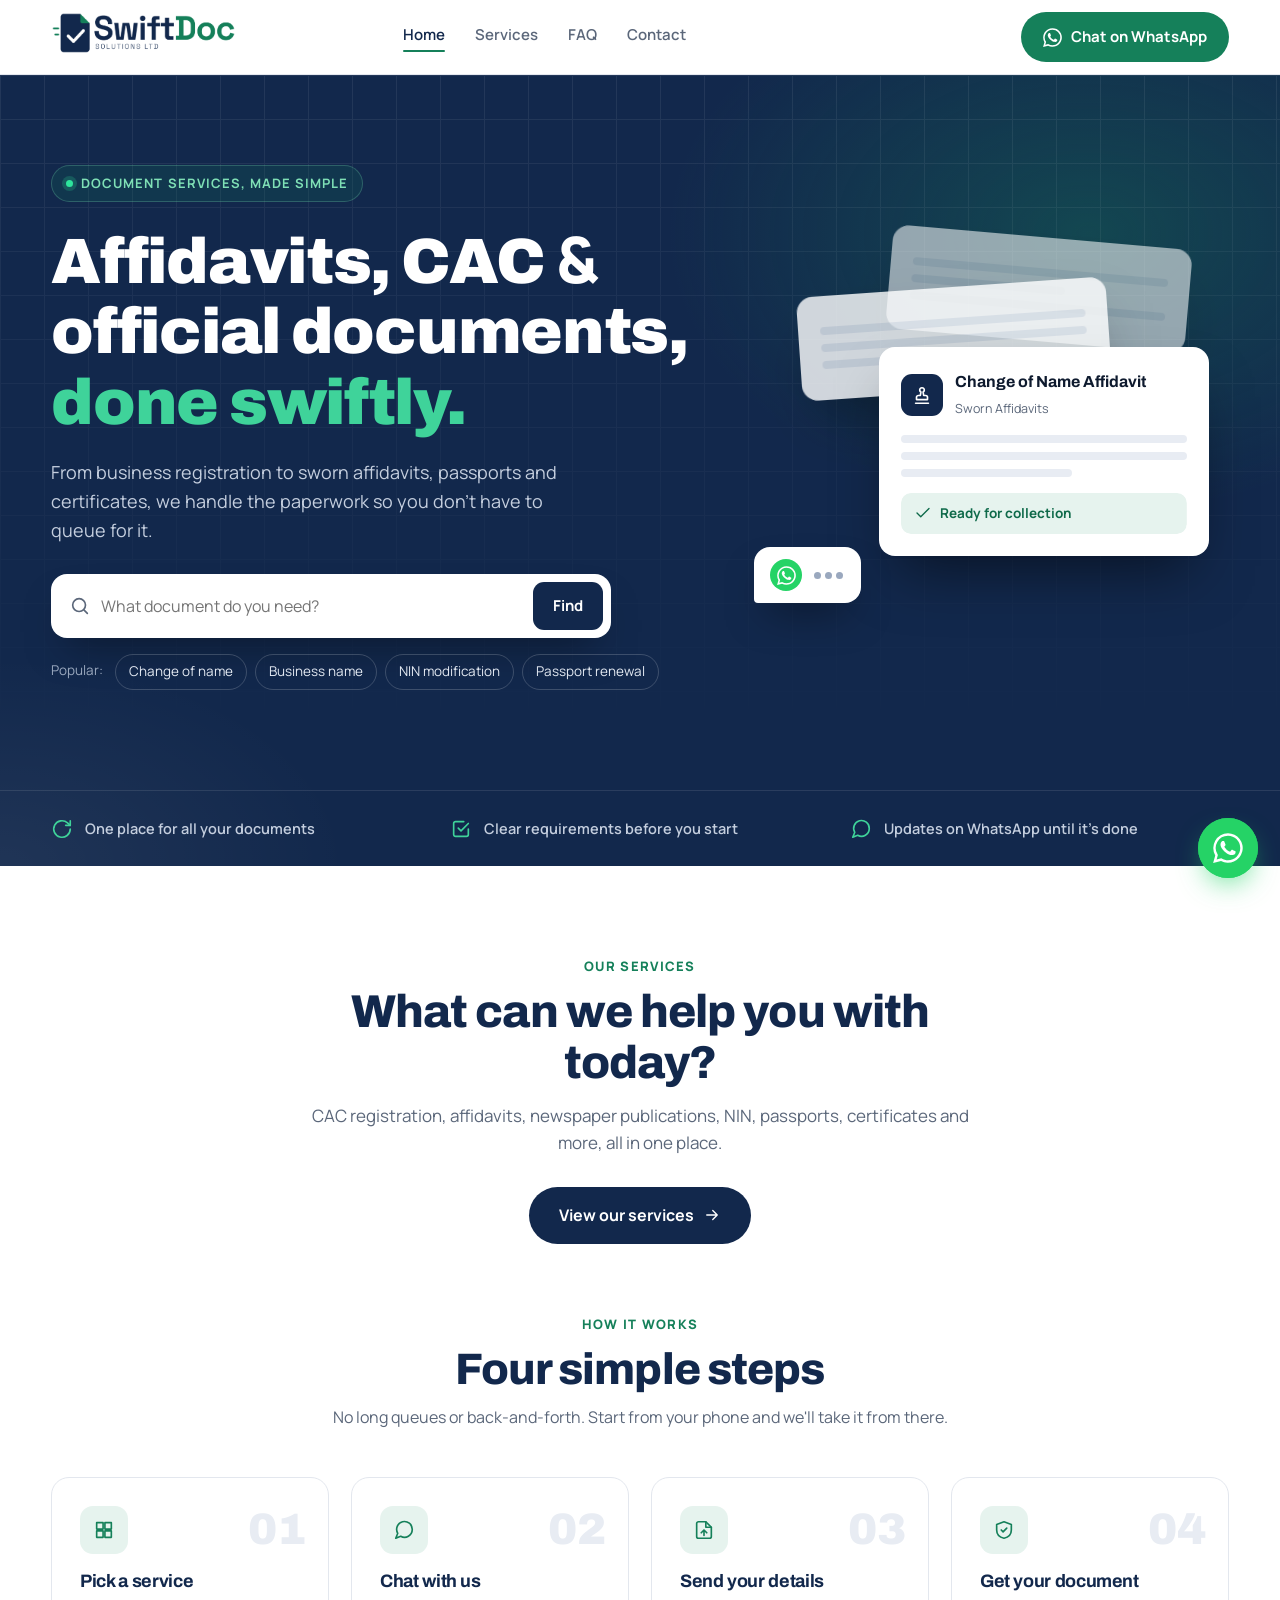
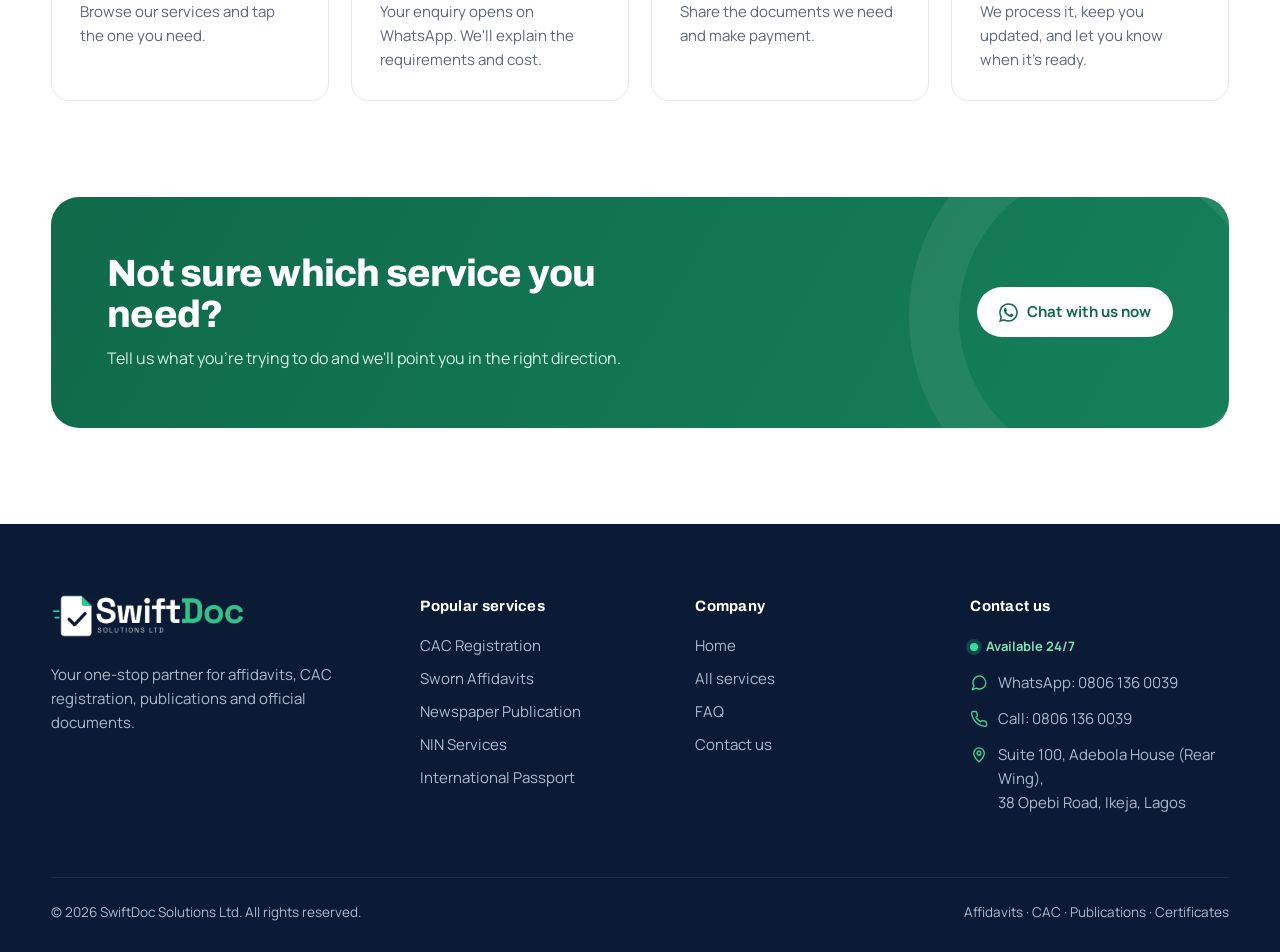
==== commit 39d7dcae: "Mobile hero stack + page illustrations" ====
--- a/index.html
+++ b/index.html
@@ -58,7 +58,7 @@
         <button data-q="Passport Renewal">Passport renewal</button>
       </div>
     </div>
-    <div class="stack" aria-hidden="true">
+    <div class="stack" id="stack" aria-hidden="true">
       <div class="doc a"><div class="line"></div><div class="line s"></div><div class="line"></div></div>
       <div class="doc b"><div class="line"></div><div class="line"></div><div class="line s"></div></div>
       <div class="doc c">
--- a/styles.css
+++ b/styles.css
@@ -351,3 +351,102 @@
   .sheet{max-height:88dvh}
   section{padding:56px 0}
 }
+
+/* Stack waits until it's on screen */
+.stack:not(.play) .doc,.stack:not(.play) .status,.stack:not(.play) .status svg,.stack:not(.play) .bubble{animation-play-state:paused}
+
+/* Compact document stack on tablet & mobile (below the search) */
+@media (max-width:1020px){
+  .hero-grid{gap:34px;grid-template-columns:minmax(0,1fr)}
+  .stack{display:block;width:440px;height:400px;position:relative;left:50%;transform:translateX(-50%) scale(.82);transform-origin:top center;margin-bottom:-72px}
+}
+@media (max-width:760px){
+  .hero-grid{gap:18px}
+  .stack{transform:translateX(-50%) scale(.68);margin-bottom:-128px}
+}
+@media (max-width:360px){
+  .stack{transform:translateX(-50%) scale(.6);margin-bottom:-160px}
+}
+
+/* ===== Page header illustrations ===== */
+.ph-grid{display:grid;grid-template-columns:1.1fr .9fr;gap:40px;align-items:center}
+.ph-text{min-width:0}
+.ph-art{position:relative;height:320px}
+.art-box{position:absolute;width:440px;height:320px;left:50%;top:50%;transform:translate(-50%,-50%)}
+.art-box > *,.art-box .msg,.art-box .pin{animation:artPop .55s cubic-bezier(.3,1.4,.5,1) var(--d,0s) both}
+.ph-art:not(.play) *{animation-play-state:paused!important}
+@keyframes artPop{from{opacity:0;transform:translateY(14px) scale(.7)}to{opacity:1;transform:none}}
+@keyframes bob{0%,100%{transform:translateY(0)}50%{transform:translateY(-7px)}}
+
+/* Services: icon tiles around a hub */
+.tile{position:absolute;width:66px;height:66px;border-radius:18px;background:#fff;color:var(--navy);display:grid;place-items:center;box-shadow:0 18px 34px -16px rgba(0,0,0,.55)}
+.tile svg{width:28px;height:28px}
+.art-svc .tile{animation:artPop .55s cubic-bezier(.3,1.4,.5,1) var(--d) both,bob 6s ease-in-out calc(var(--d) + 1.2s) infinite}
+.t1{left:40px;top:30px}.t2{left:180px;top:0}.t3{left:330px;top:34px}
+.t4{left:0;top:150px}.t5{left:370px;top:160px}
+.t6{left:70px;top:250px;background:var(--green);color:#fff}.t7{left:300px;top:258px}
+.hub{position:absolute;left:135px;top:85px;width:170px;height:150px;border-radius:24px;background:#fff;display:flex;flex-direction:column;align-items:center;justify-content:center;gap:4px;box-shadow:0 30px 60px -20px rgba(0,0,0,.6)}
+.hub-ic{width:52px;height:52px;border-radius:50%;background:var(--green-soft);color:var(--green);display:grid;place-items:center;margin-bottom:6px}
+.hub-ic svg{width:26px;height:26px;stroke-width:2.4}
+.hub b{font-family:Archivo,sans-serif;font-size:20px;color:var(--navy)}
+.hub small{font-size:12.5px;color:var(--muted)}
+
+/* FAQ: chat card */
+.chat{position:absolute;left:60px;top:10px;width:320px;background:#fff;border-radius:22px;padding:16px;box-shadow:0 30px 60px -20px rgba(0,0,0,.6);display:flex;flex-direction:column;gap:9px}
+.chat-head,.ph-top{display:flex;align-items:center;gap:10px;padding-bottom:10px;border-bottom:1px solid var(--line);margin-bottom:2px}
+.chat-head .av{width:36px;height:36px;border-radius:50%;background:var(--navy);color:#fff;display:grid;place-items:center}
+.chat-head .av svg{width:18px;height:18px}
+.chat-head b,.ph-top b{display:block;font-size:14px;color:var(--ink);line-height:1.2}
+.chat-head small{font-size:12px;color:var(--green);display:flex;align-items:center;gap:5px}
+.chat-head small i{width:7px;height:7px;border-radius:50%;background:#2EE59D}
+.msg{max-width:82%;font-size:13px;line-height:1.4;padding:9px 12px;border-radius:14px;color:var(--ink)}
+.msg.me{align-self:flex-end;background:#DCF8C6;border-bottom-right-radius:4px}
+.msg.them{align-self:flex-start;background:var(--bg);border-bottom-left-radius:4px}
+.msg.dots{display:flex;gap:4px;padding:12px 14px}
+.msg.dots span{width:7px;height:7px;border-radius:50%;background:#9AA8BE;animation:dot 1s infinite}
+.msg.dots span:nth-child(2){animation-delay:.15s}.msg.dots span:nth-child(3){animation-delay:.3s}
+.q-badge{position:absolute;display:grid;place-items:center;font-family:Archivo,sans-serif;font-weight:900;color:#fff;border-radius:50%}
+.qb1{width:64px;height:64px;font-size:34px;background:var(--green);right:20px;top:-6px;box-shadow:0 16px 30px -12px rgba(21,128,90,.8)}
+.qb2{width:40px;height:40px;font-size:22px;background:rgba(255,255,255,.14);border:1px solid rgba(255,255,255,.25);left:10px;bottom:20px}
+.art-faq .q-badge{animation:artPop .55s cubic-bezier(.3,1.4,.5,1) var(--d) both,bob 5s ease-in-out calc(var(--d) + 1s) infinite}
+
+/* Contact: map + phone */
+.map{position:absolute;left:0;top:40px;width:250px;height:200px;border-radius:22px;overflow:hidden;background:#EEF2F6;box-shadow:0 30px 60px -20px rgba(0,0,0,.6)}
+.roads{position:absolute;inset:0;background:
+  linear-gradient(90deg,transparent 46%,#fff 46%,#fff 54%,transparent 54%),
+  linear-gradient(0deg,transparent 40%,#fff 40%,#fff 47%,transparent 47%),
+  linear-gradient(35deg,transparent 62%,#fff 62%,#fff 66%,transparent 66%),
+  linear-gradient(90deg,transparent 15%,#E3E9F0 15%,#E3E9F0 17%,transparent 17%,transparent 80%,#E3E9F0 80%,#E3E9F0 82%,transparent 82%),
+  radial-gradient(circle at 78% 22%,#D5EBDD 0 26px,transparent 27px)}
+.pin{position:absolute;left:104px;top:42px;width:42px;height:42px;color:var(--green);display:grid;place-items:center}
+.pin svg{width:42px;height:42px;fill:var(--green);stroke:#fff;stroke-width:1.4}
+.art-con .pin{animation:pinDrop .7s cubic-bezier(.3,1.5,.5,1) var(--d) both}
+@keyframes pinDrop{from{opacity:0;transform:translateY(-40px)}to{opacity:1;transform:none}}
+.map-label{position:absolute;left:12px;right:12px;bottom:12px;background:#fff;border-radius:12px;padding:9px 12px;font-size:12.5px;font-weight:700;color:var(--navy);box-shadow:0 6px 14px -8px rgba(0,0,0,.3)}
+.phone{position:absolute;left:200px;top:0;width:230px;height:300px;background:#fff;border-radius:30px;border:7px solid #0B1B36;overflow:hidden;box-shadow:0 30px 60px -20px rgba(0,0,0,.7)}
+.ph-top{background:#075E54;color:#fff;padding:12px;margin:0;border:0}
+.ph-top .av{width:30px;height:30px;border-radius:50%;background:var(--wa);display:grid;place-items:center}
+.ph-top .av svg{width:17px;height:17px;fill:#fff}
+.ph-top b{color:#fff;font-size:12.5px}.ph-top small{font-size:11px;color:#B8E6DE}
+.ph-body{padding:12px;display:flex;flex-direction:column;gap:8px;background:#ECE5DD;height:100%}
+.ph-body .msg{font-size:12px;max-width:88%}
+.ph-body .msg.them{background:#fff}
+.chip247{position:absolute;left:30px;top:0;display:flex;align-items:center;gap:7px;background:#fff;color:var(--green-2);font-weight:800;font-size:13px;padding:9px 14px;border-radius:999px;box-shadow:0 16px 30px -12px rgba(0,0,0,.5)}
+.chip247 i{width:8px;height:8px;border-radius:50%;background:#2EE59D;box-shadow:0 0 0 4px rgba(46,229,157,.25)}
+.art-con .chip247{animation:artPop .55s cubic-bezier(.3,1.4,.5,1) var(--d) both,bob 5s ease-in-out 3.2s infinite}
+
+/* Tablet & mobile: art sits under the text, scaled down */
+@media (max-width:1020px){
+  .ph-grid{grid-template-columns:minmax(0,1fr);gap:20px}
+  .ph-art{height:280px}
+  .art-box{transform:translate(-50%,-50%) scale(.85)}
+}
+@media (max-width:760px){
+  .ph-art{height:236px;margin-top:4px}
+  .art-box{transform:translate(-50%,-50%) scale(.72)}
+  .page-hero .search{margin-bottom:0}
+}
+@media (max-width:360px){
+  .ph-art{height:210px}
+  .art-box{transform:translate(-50%,-50%) scale(.64)}
+}
